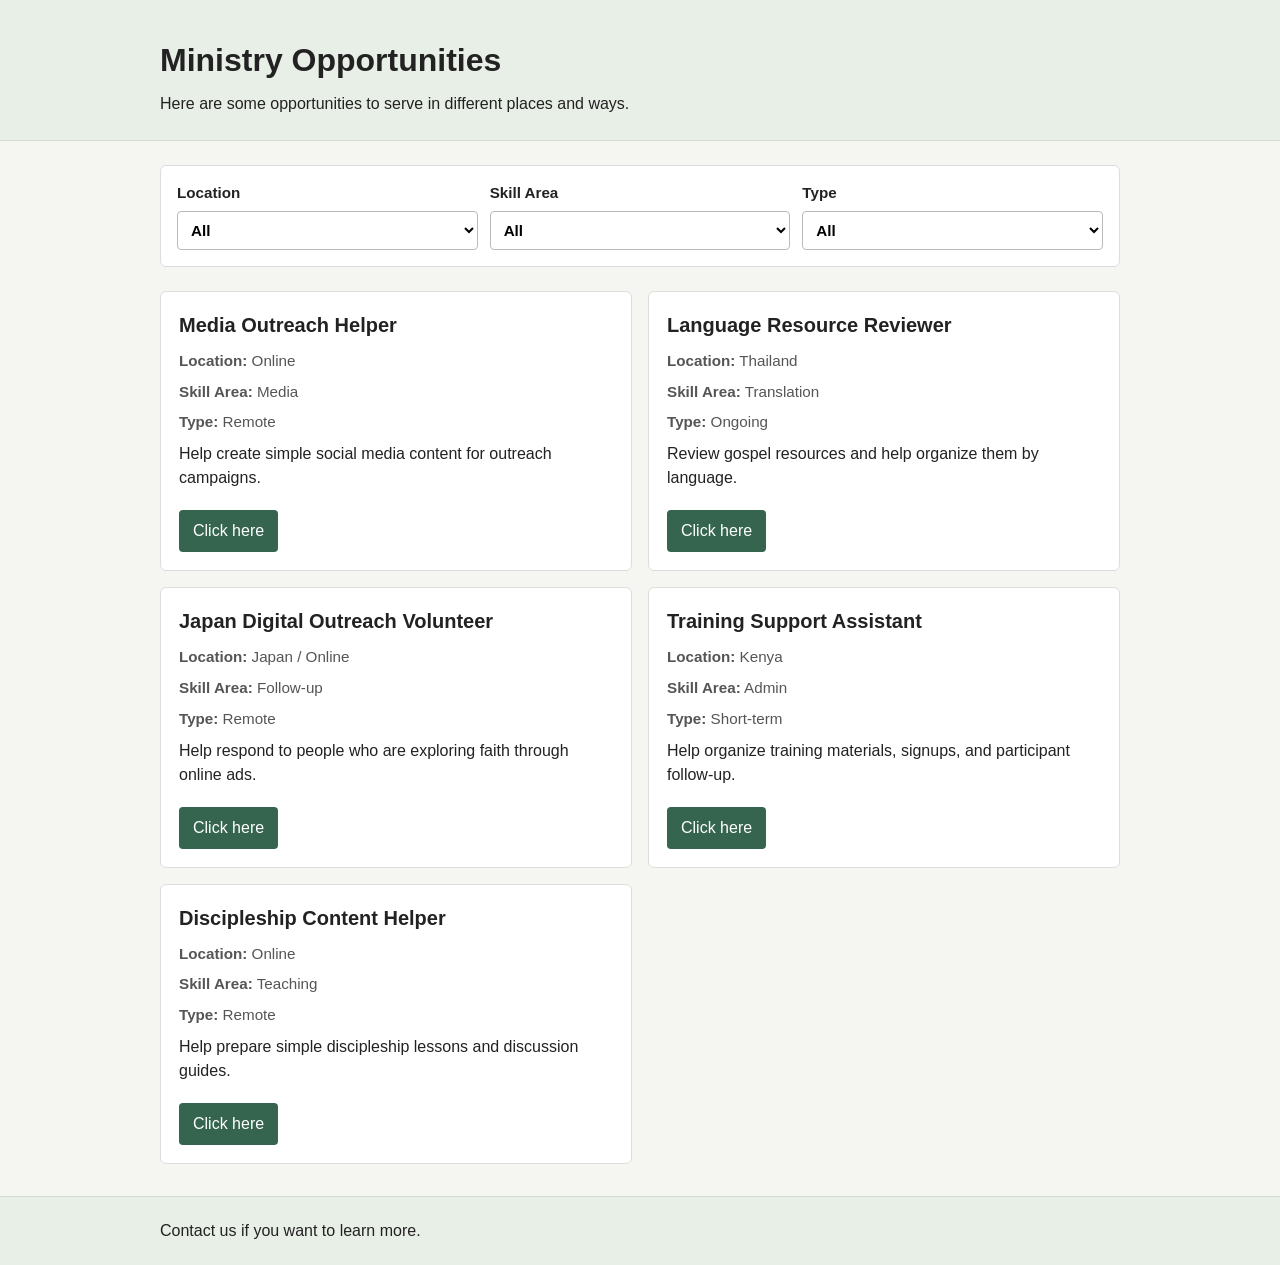
==== index.html @ 2bcb4baf "initial build" ====
<!DOCTYPE html>
<html lang="en">
  <head>
    <meta charset="UTF-8" />
    <meta name="viewport" content="width=device-width, initial-scale=1.0" />
    <title>Ministry Opportunities</title>
    <link rel="stylesheet" href="styles.css" />
  </head>
  <body>
    <header class="site-header">
      <div class="container">
        <h1>Ministry Opportunities</h1>
        <p>Here are some opportunities to serve in different places and ways.</p>
      </div>
    </header>

    <main class="container">
      <section class="filters" aria-label="Opportunity filters">
        <label>
          Location
          <select id="locationFilter">
            <option value="All">All</option>
          </select>
        </label>

        <label>
          Skill Area
          <select id="skillFilter">
            <option value="All">All</option>
          </select>
        </label>

        <label>
          Type
          <select id="typeFilter">
            <option value="All">All</option>
          </select>
        </label>
      </section>

      <section id="opportunityList" class="card-grid" aria-live="polite"></section>
    </main>

    <footer class="contact-section">
      <div class="container">
        <p>Contact us if you want to learn more.</p>
      </div>
    </footer>

    <script src="script.js"></script>
  </body>
</html>
---- styles.css ----
* {
  box-sizing: border-box;
}

body {
  margin: 0;
  font-family: Arial, sans-serif;
  color: #222;
  background: #f5f5f2;
  line-height: 1.5;
}

.container {
  width: min(100% - 32px, 960px);
  margin: 0 auto;
}

.site-header {
  padding: 36px 0 24px;
  background: #e8efe6;
  border-bottom: 1px solid #d5ddd1;
}

h1 {
  margin: 0 0 8px;
  font-size: 2rem;
}

.site-header p {
  margin: 0;
  max-width: 620px;
}

.filters {
  display: grid;
  grid-template-columns: repeat(3, 1fr);
  gap: 12px;
  margin: 24px 0;
  padding: 16px;
  background: #fff;
  border: 1px solid #ddd;
  border-radius: 6px;
}

label {
  display: grid;
  gap: 6px;
  font-weight: bold;
  font-size: 0.95rem;
}

select {
  width: 100%;
  padding: 9px;
  font: inherit;
  border: 1px solid #bbb;
  border-radius: 4px;
  background: #fff;
}

.card-grid {
  display: grid;
  grid-template-columns: repeat(2, 1fr);
  gap: 16px;
  margin-bottom: 32px;
}

.card {
  padding: 18px;
  background: #fff;
  border: 1px solid #ddd;
  border-radius: 6px;
}

.card h2 {
  margin: 0 0 10px;
  font-size: 1.25rem;
}

.card p {
  margin: 8px 0;
}

.meta {
  color: #555;
  font-size: 0.95rem;
}

button {
  margin-top: 12px;
  padding: 9px 14px;
  font: inherit;
  color: #fff;
  background: #35644f;
  border: 0;
  border-radius: 4px;
  cursor: pointer;
}

button:hover {
  background: #284c3c;
}

.empty-message {
  padding: 18px;
  background: #fff;
  border: 1px solid #ddd;
  border-radius: 6px;
}

.contact-section {
  padding: 22px 0;
  background: #e8efe6;
  border-top: 1px solid #d5ddd1;
}

.contact-section p {
  margin: 0;
}

@media (max-width: 700px) {
  .filters,
  .card-grid {
    grid-template-columns: 1fr;
  }

  .site-header {
    padding-top: 28px;
  }

  h1 {
    font-size: 1.7rem;
  }
}
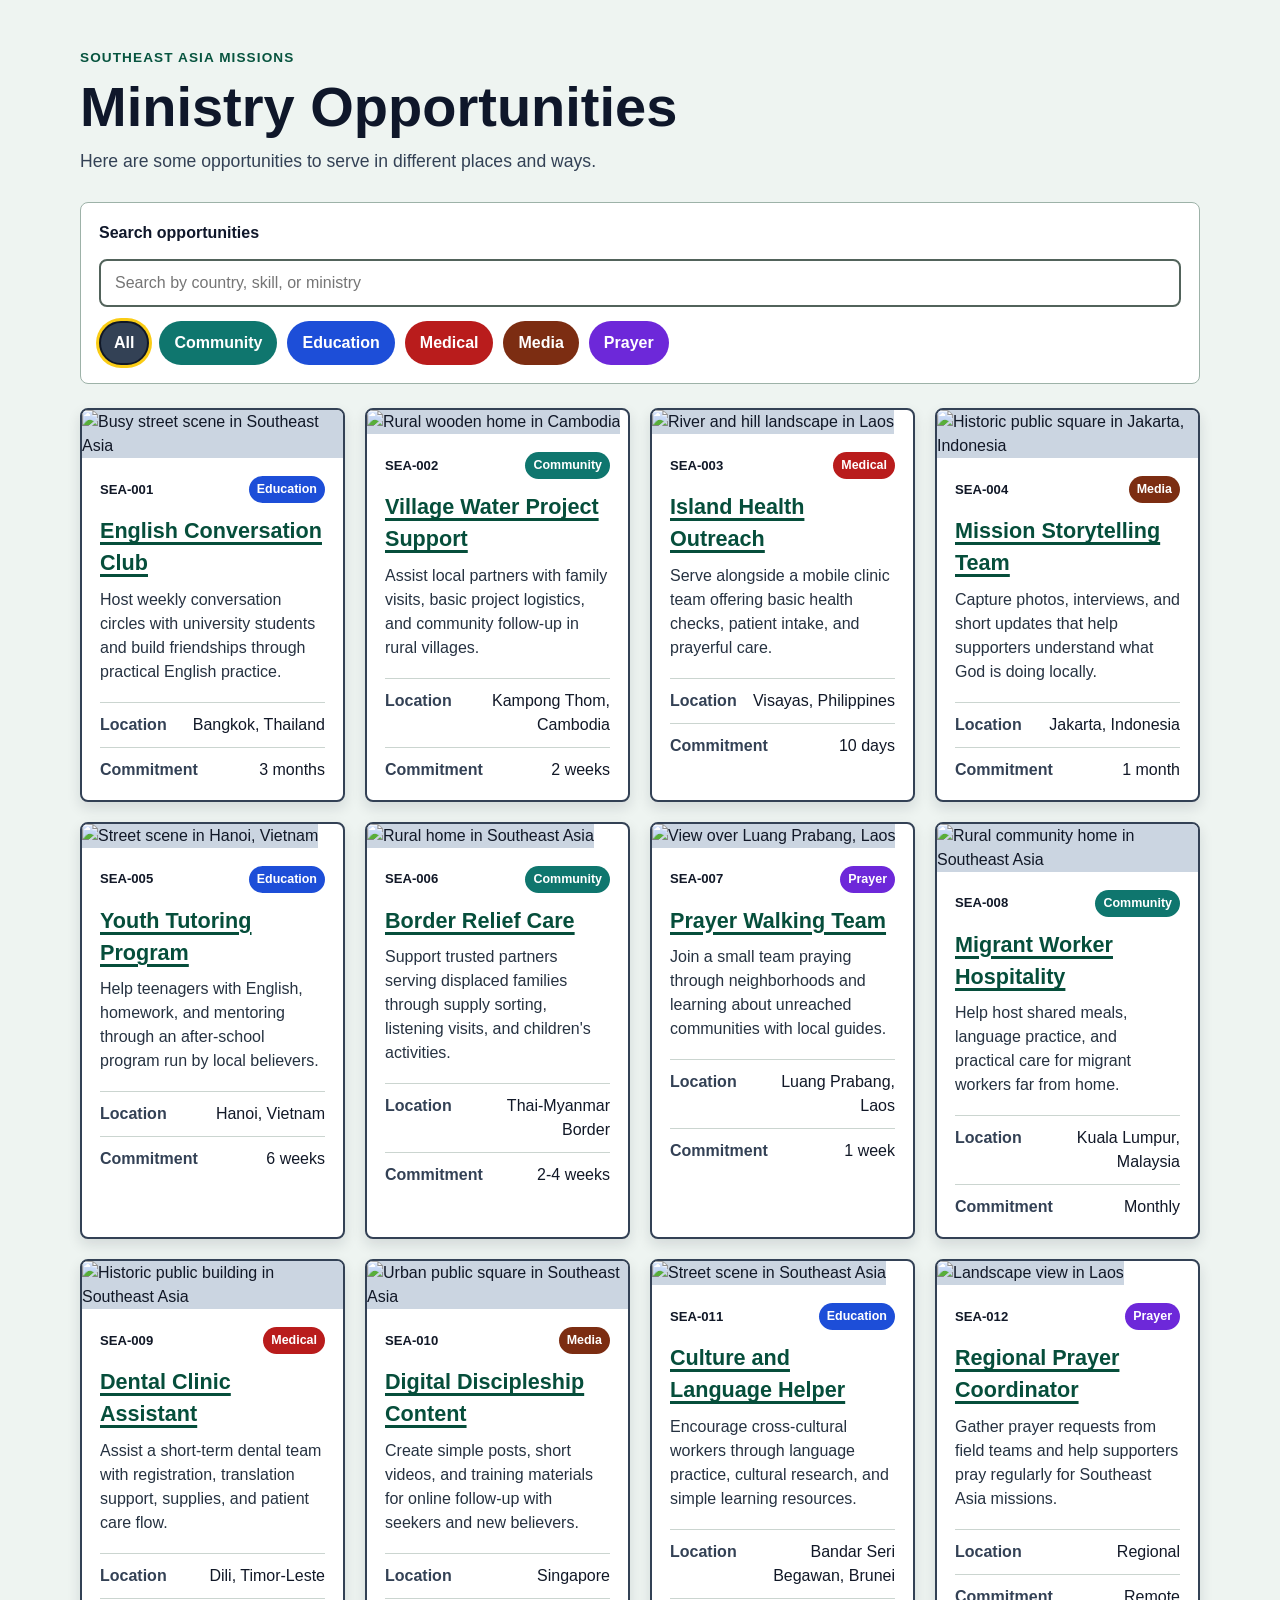
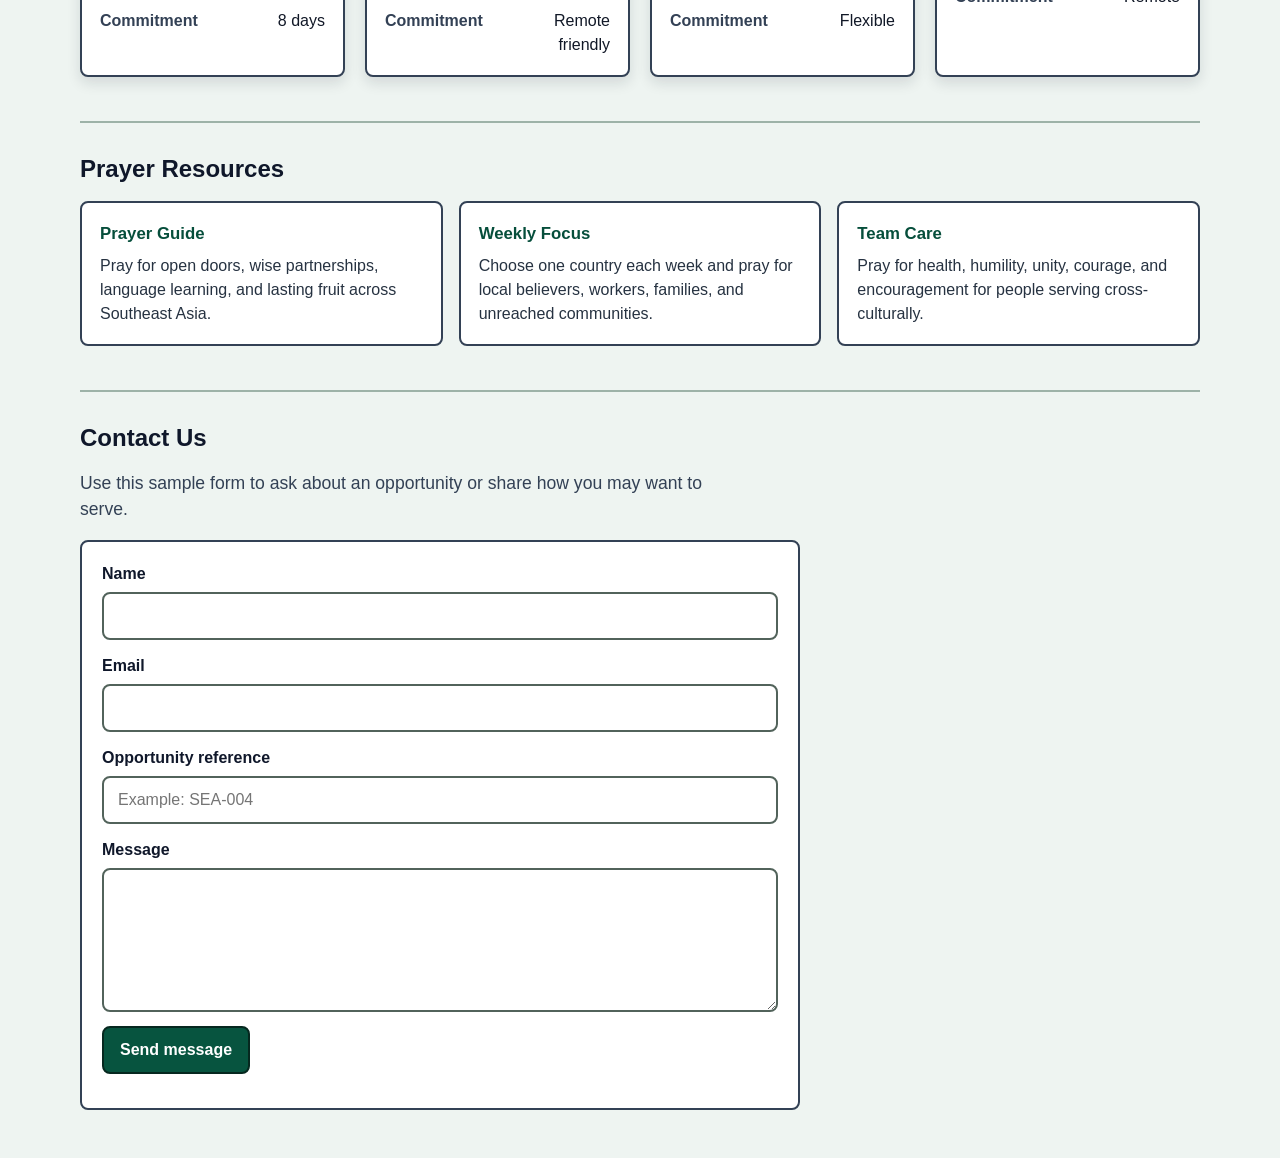
==== commit d7b346a8: "1st build" ====
--- a/index.html
+++ b/index.html
@@ -1,52 +1,81 @@
-<!DOCTYPE html>
+<!doctype html>
 <html lang="en">
   <head>
-    <meta charset="UTF-8" />
-    <meta name="viewport" content="width=device-width, initial-scale=1.0" />
+    <meta charset="utf-8">
+    <meta name="viewport" content="width=device-width, initial-scale=1">
     <title>Ministry Opportunities</title>
-    <link rel="stylesheet" href="styles.css" />
+    <link rel="stylesheet" href="styles.css">
   </head>
   <body>
-    <header class="site-header">
-      <div class="container">
+    <main class="page">
+      <header class="intro">
+        <p class="eyebrow">Southeast Asia Missions</p>
         <h1>Ministry Opportunities</h1>
         <p>Here are some opportunities to serve in different places and ways.</p>
-      </div>
-    </header>
+      </header>
 
-    <main class="container">
-      <section class="filters" aria-label="Opportunity filters">
-        <label>
-          Location
-          <select id="locationFilter">
-            <option value="All">All</option>
-          </select>
-        </label>
+      <section class="tools" aria-label="Search and filter opportunities">
+        <label class="search-label" for="search">Search opportunities</label>
+        <input id="search" type="search" placeholder="Search by country, skill, or ministry">
 
-        <label>
-          Skill Area
-          <select id="skillFilter">
-            <option value="All">All</option>
-          </select>
-        </label>
-
-        <label>
-          Type
-          <select id="typeFilter">
-            <option value="All">All</option>
-          </select>
-        </label>
+        <div class="filters" aria-label="Filter by category">
+          <button class="filter filter-all is-active" type="button" data-category="All">All</button>
+          <button class="filter filter-community" type="button" data-category="Community">Community</button>
+          <button class="filter filter-education" type="button" data-category="Education">Education</button>
+          <button class="filter filter-medical" type="button" data-category="Medical">Medical</button>
+          <button class="filter filter-media" type="button" data-category="Media">Media</button>
+          <button class="filter filter-prayer" type="button" data-category="Prayer">Prayer</button>
+        </div>
       </section>
 
-      <section id="opportunityList" class="card-grid" aria-live="polite"></section>
+      <section id="opportunities" class="opportunities" aria-label="Sample ministry opportunities"></section>
+      <p class="empty" hidden>No opportunities match that search or category.</p>
+
+      <section class="prayer-resources" aria-labelledby="prayer-title">
+        <h2 id="prayer-title">Prayer Resources</h2>
+        <div class="resource-grid">
+          <article>
+            <h3>Prayer Guide</h3>
+            <p>Pray for open doors, wise partnerships, language learning, and lasting fruit across Southeast Asia.</p>
+          </article>
+          <article>
+            <h3>Weekly Focus</h3>
+            <p>Choose one country each week and pray for local believers, workers, families, and unreached communities.</p>
+          </article>
+          <article>
+            <h3>Team Care</h3>
+            <p>Pray for health, humility, unity, courage, and encouragement for people serving cross-culturally.</p>
+          </article>
+        </div>
+      </section>
+
+      <section class="contact" aria-labelledby="contact-title">
+        <h2 id="contact-title">Contact Us</h2>
+        <p>Use this sample form to ask about an opportunity or share how you may want to serve.</p>
+        <form id="contact-form">
+          <div class="form-row">
+            <label for="name">Name</label>
+            <input id="name" name="name" type="text" autocomplete="name" required>
+          </div>
+          <div class="form-row">
+            <label for="email">Email</label>
+            <input id="email" name="email" type="email" autocomplete="email" required>
+          </div>
+          <div class="form-row">
+            <label for="interest">Opportunity reference</label>
+            <input id="interest" name="interest" type="text" placeholder="Example: SEA-004">
+          </div>
+          <div class="form-row">
+            <label for="message">Message</label>
+            <textarea id="message" name="message" rows="5" required></textarea>
+          </div>
+          <button class="submit-button" type="submit">Send message</button>
+          <p id="form-status" class="form-status" role="status"></p>
+        </form>
+      </section>
     </main>
 
-    <footer class="contact-section">
-      <div class="container">
-        <p>Contact us if you want to learn more.</p>
-      </div>
-    </footer>
-
-    <script src="script.js"></script>
+    <script src="opportunities.js"></script>
+    <script src="app.js"></script>
   </body>
 </html>
--- a/styles.css
+++ b/styles.css
@@ -4,131 +4,406 @@
 
 body {
   margin: 0;
-  font-family: Arial, sans-serif;
-  color: #222;
-  background: #f5f5f2;
+  font-family: Arial, Helvetica, sans-serif;
+  color: #111827;
+  background: #eef4f1;
   line-height: 1.5;
 }
 
-.container {
-  width: min(100% - 32px, 960px);
+.page {
+  width: min(100% - 32px, 1120px);
   margin: 0 auto;
-}
-
-.site-header {
-  padding: 36px 0 24px;
-  background: #e8efe6;
-  border-bottom: 1px solid #d5ddd1;
+  padding: 48px 0;
+}
+
+.intro {
+  margin-bottom: 28px;
+}
+
+h1,
+h2,
+h3,
+p {
+  margin-top: 0;
+}
+
+.eyebrow {
+  margin-bottom: 8px;
+  color: #07543f;
+  font-size: 0.85rem;
+  font-weight: 800;
+  letter-spacing: 0.08em;
+  text-transform: uppercase;
 }
 
 h1 {
-  margin: 0 0 8px;
-  font-size: 2rem;
-}
-
-.site-header p {
+  margin-bottom: 10px;
+  color: #0f172a;
+  font-size: clamp(2rem, 5vw, 3.5rem);
+  line-height: 1.1;
+}
+
+.intro p:last-child,
+.contact > p {
+  max-width: 640px;
+  color: #334155;
+  font-size: 1.1rem;
+}
+
+.tools {
+  display: grid;
+  gap: 14px;
+  margin-bottom: 24px;
+  padding: 18px;
+  border: 1px solid #9db2a8;
+  border-radius: 8px;
+  background: #ffffff;
+}
+
+.search-label,
+.form-row label {
+  color: #0f172a;
+  font-weight: 800;
+}
+
+input[type="search"],
+input[type="text"],
+input[type="email"],
+textarea {
+  width: 100%;
+  min-height: 46px;
+  padding: 10px 14px;
+  border: 2px solid #52635b;
+  border-radius: 8px;
+  color: #111827;
+  background: #ffffff;
+  font: inherit;
+}
+
+textarea {
+  resize: vertical;
+}
+
+input:focus,
+textarea:focus {
+  outline: 4px solid #facc15;
+  outline-offset: 2px;
+}
+
+.filters {
+  display: flex;
+  flex-wrap: wrap;
+  gap: 10px;
+}
+
+.filter {
+  min-height: 40px;
+  padding: 8px 13px;
+  border: 2px solid transparent;
+  border-radius: 999px;
+  color: #ffffff;
+  cursor: pointer;
+  font: inherit;
+  font-weight: 800;
+}
+
+.filter:hover,
+.filter.is-active {
+  border-color: #111827;
+  box-shadow: 0 0 0 3px #facc15;
+}
+
+.filter-all {
+  background: #334155;
+}
+
+.filter-community {
+  background: #0f766e;
+}
+
+.filter-education {
+  background: #1d4ed8;
+}
+
+.filter-medical {
+  background: #b91c1c;
+}
+
+.filter-media {
+  background: #7c2d12;
+}
+
+.filter-prayer {
+  background: #6d28d9;
+}
+
+.opportunities {
+  display: grid;
+  grid-template-columns: repeat(auto-fit, minmax(260px, 1fr));
+  gap: 20px;
+}
+
+.card {
+  overflow: hidden;
+  border: 2px solid #334155;
+  border-radius: 8px;
+  color: inherit;
+  background: #ffffff;
+  text-decoration: none;
+  box-shadow: 0 6px 14px rgba(15, 23, 42, 0.12);
+  transition: transform 160ms ease, box-shadow 160ms ease;
+}
+
+.card:hover,
+.card:focus-visible {
+  transform: translateY(-3px);
+  box-shadow: 0 10px 22px rgba(15, 23, 42, 0.2);
+}
+
+.card:focus-visible {
+  outline: 4px solid #facc15;
+  outline-offset: 4px;
+}
+
+.card[hidden] {
+  display: none;
+}
+
+.card img {
+  width: 100%;
+  height: 170px;
+  object-fit: cover;
+  background: #cbd5e1;
+}
+
+.card-body {
+  padding: 18px;
+}
+
+.card-meta {
+  display: flex;
+  align-items: center;
+  justify-content: space-between;
+  gap: 12px;
+  margin-bottom: 12px;
+}
+
+.ref {
+  color: #111827;
+  font-size: 0.82rem;
+  font-weight: 900;
+}
+
+.category {
+  display: inline-block;
+  padding: 4px 8px;
+  border-radius: 999px;
+  color: #ffffff;
+  font-size: 0.78rem;
+  font-weight: 800;
+}
+
+.category-community {
+  background: #0f766e;
+}
+
+.category-education {
+  background: #1d4ed8;
+}
+
+.category-medical {
+  background: #b91c1c;
+}
+
+.category-media {
+  background: #7c2d12;
+}
+
+.category-prayer {
+  background: #6d28d9;
+}
+
+.card h2 {
+  margin-bottom: 8px;
+  color: #064e3b;
+  font-size: 1.35rem;
+  text-decoration: underline;
+  text-decoration-thickness: 3px;
+  text-underline-offset: 4px;
+}
+
+.card p {
+  color: #263241;
+}
+
+dl {
+  display: grid;
+  gap: 10px;
+  margin: 18px 0 0;
+}
+
+dl div {
+  display: flex;
+  justify-content: space-between;
+  gap: 16px;
+  padding-top: 10px;
+  border-top: 1px solid #cbd5d0;
+}
+
+dt {
+  color: #334155;
+  font-weight: 800;
+}
+
+dd {
   margin: 0;
-  max-width: 620px;
-}
-
-.filters {
-  display: grid;
-  grid-template-columns: repeat(3, 1fr);
-  gap: 12px;
-  margin: 24px 0;
+  color: #111827;
+  text-align: right;
+}
+
+.empty {
+  margin: 24px 0 0;
   padding: 16px;
-  background: #fff;
-  border: 1px solid #ddd;
-  border-radius: 6px;
-}
-
-label {
+  border: 2px solid #334155;
+  border-radius: 8px;
+  background: #ffffff;
+  color: #334155;
+  font-weight: 700;
+}
+
+.prayer-resources,
+.contact {
+  margin-top: 44px;
+  padding-top: 28px;
+  border-top: 2px solid #9db2a8;
+}
+
+.prayer-resources h2,
+.contact h2 {
+  margin-bottom: 14px;
+  color: #0f172a;
+}
+
+.resource-grid {
+  display: grid;
+  grid-template-columns: repeat(auto-fit, minmax(220px, 1fr));
+  gap: 16px;
+}
+
+.resource-grid article {
+  padding: 18px;
+  border: 2px solid #334155;
+  border-radius: 8px;
+  background: #ffffff;
+}
+
+.resource-grid h3 {
+  margin-bottom: 8px;
+  color: #064e3b;
+  font-size: 1.05rem;
+}
+
+.resource-grid p {
+  margin-bottom: 0;
+  color: #263241;
+}
+
+form {
+  display: grid;
+  gap: 14px;
+  max-width: 720px;
+  padding: 20px;
+  border: 2px solid #334155;
+  border-radius: 8px;
+  background: #ffffff;
+}
+
+.form-row {
   display: grid;
   gap: 6px;
-  font-weight: bold;
-  font-size: 0.95rem;
-}
-
-select {
+}
+
+.submit-button {
+  width: fit-content;
+  min-height: 44px;
+  padding: 10px 16px;
+  border: 2px solid #06281f;
+  border-radius: 8px;
+  color: #ffffff;
+  background: #07543f;
+  cursor: pointer;
+  font: inherit;
+  font-weight: 800;
+  text-decoration: none;
+}
+
+.submit-button:hover,
+.submit-button:focus-visible {
+  background: #0f766e;
+}
+
+.form-status {
+  margin: 0;
+  color: #07543f;
+  font-weight: 800;
+}
+
+.back-link {
+  display: inline-block;
+  margin-bottom: 18px;
+  color: #07543f;
+  font-weight: 800;
+}
+
+.detail-card {
+  overflow: hidden;
+  border: 2px solid #334155;
+  border-radius: 8px;
+  background: #ffffff;
+  box-shadow: 0 6px 14px rgba(15, 23, 42, 0.12);
+}
+
+.detail-image {
   width: 100%;
-  padding: 9px;
-  font: inherit;
-  border: 1px solid #bbb;
-  border-radius: 4px;
-  background: #fff;
-}
-
-.card-grid {
-  display: grid;
-  grid-template-columns: repeat(2, 1fr);
-  gap: 16px;
-  margin-bottom: 32px;
-}
-
-.card {
-  padding: 18px;
-  background: #fff;
-  border: 1px solid #ddd;
-  border-radius: 6px;
-}
-
-.card h2 {
-  margin: 0 0 10px;
-  font-size: 1.25rem;
-}
-
-.card p {
-  margin: 8px 0;
-}
-
-.meta {
-  color: #555;
-  font-size: 0.95rem;
-}
-
-button {
-  margin-top: 12px;
-  padding: 9px 14px;
-  font: inherit;
-  color: #fff;
-  background: #35644f;
-  border: 0;
-  border-radius: 4px;
-  cursor: pointer;
-}
-
-button:hover {
-  background: #284c3c;
-}
-
-.empty-message {
-  padding: 18px;
-  background: #fff;
-  border: 1px solid #ddd;
-  border-radius: 6px;
-}
-
-.contact-section {
-  padding: 22px 0;
-  background: #e8efe6;
-  border-top: 1px solid #d5ddd1;
-}
-
-.contact-section p {
-  margin: 0;
-}
-
-@media (max-width: 700px) {
-  .filters,
-  .card-grid {
-    grid-template-columns: 1fr;
+  max-height: 430px;
+  object-fit: cover;
+  background: #cbd5e1;
+}
+
+.detail-content {
+  padding: 24px;
+}
+
+.lead {
+  color: #263241;
+  font-size: 1.2rem;
+  font-weight: 700;
+}
+
+.detail-list {
+  max-width: 560px;
+  margin-bottom: 24px;
+}
+
+.inline-button {
+  display: inline-flex;
+  align-items: center;
+}
+
+@media (max-width: 640px) {
+  .page {
+    width: min(100% - 24px, 1120px);
+    padding: 32px 0;
   }
 
-  .site-header {
-    padding-top: 28px;
+  .card-meta,
+  dl div {
+    align-items: flex-start;
+    flex-direction: column;
+    gap: 6px;
   }
 
-  h1 {
-    font-size: 1.7rem;
+  dd {
+    text-align: left;
   }
 }
